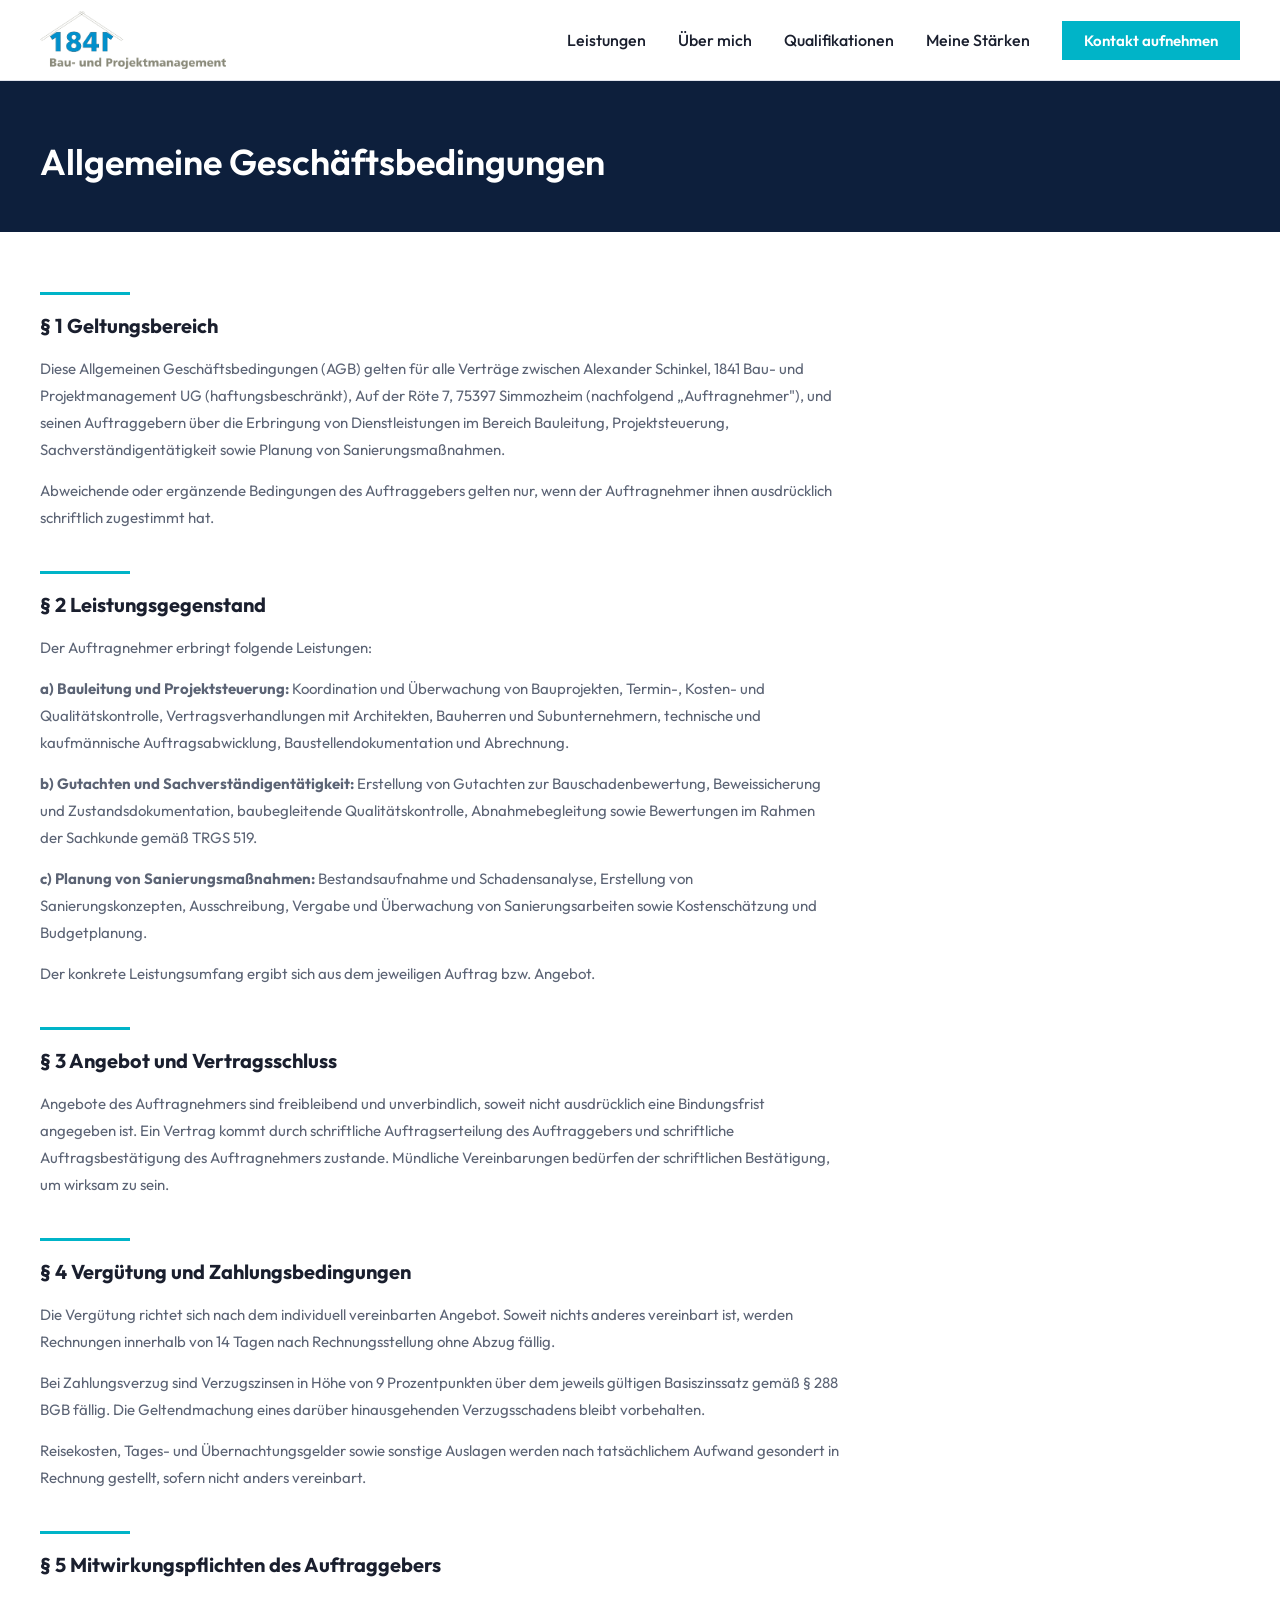
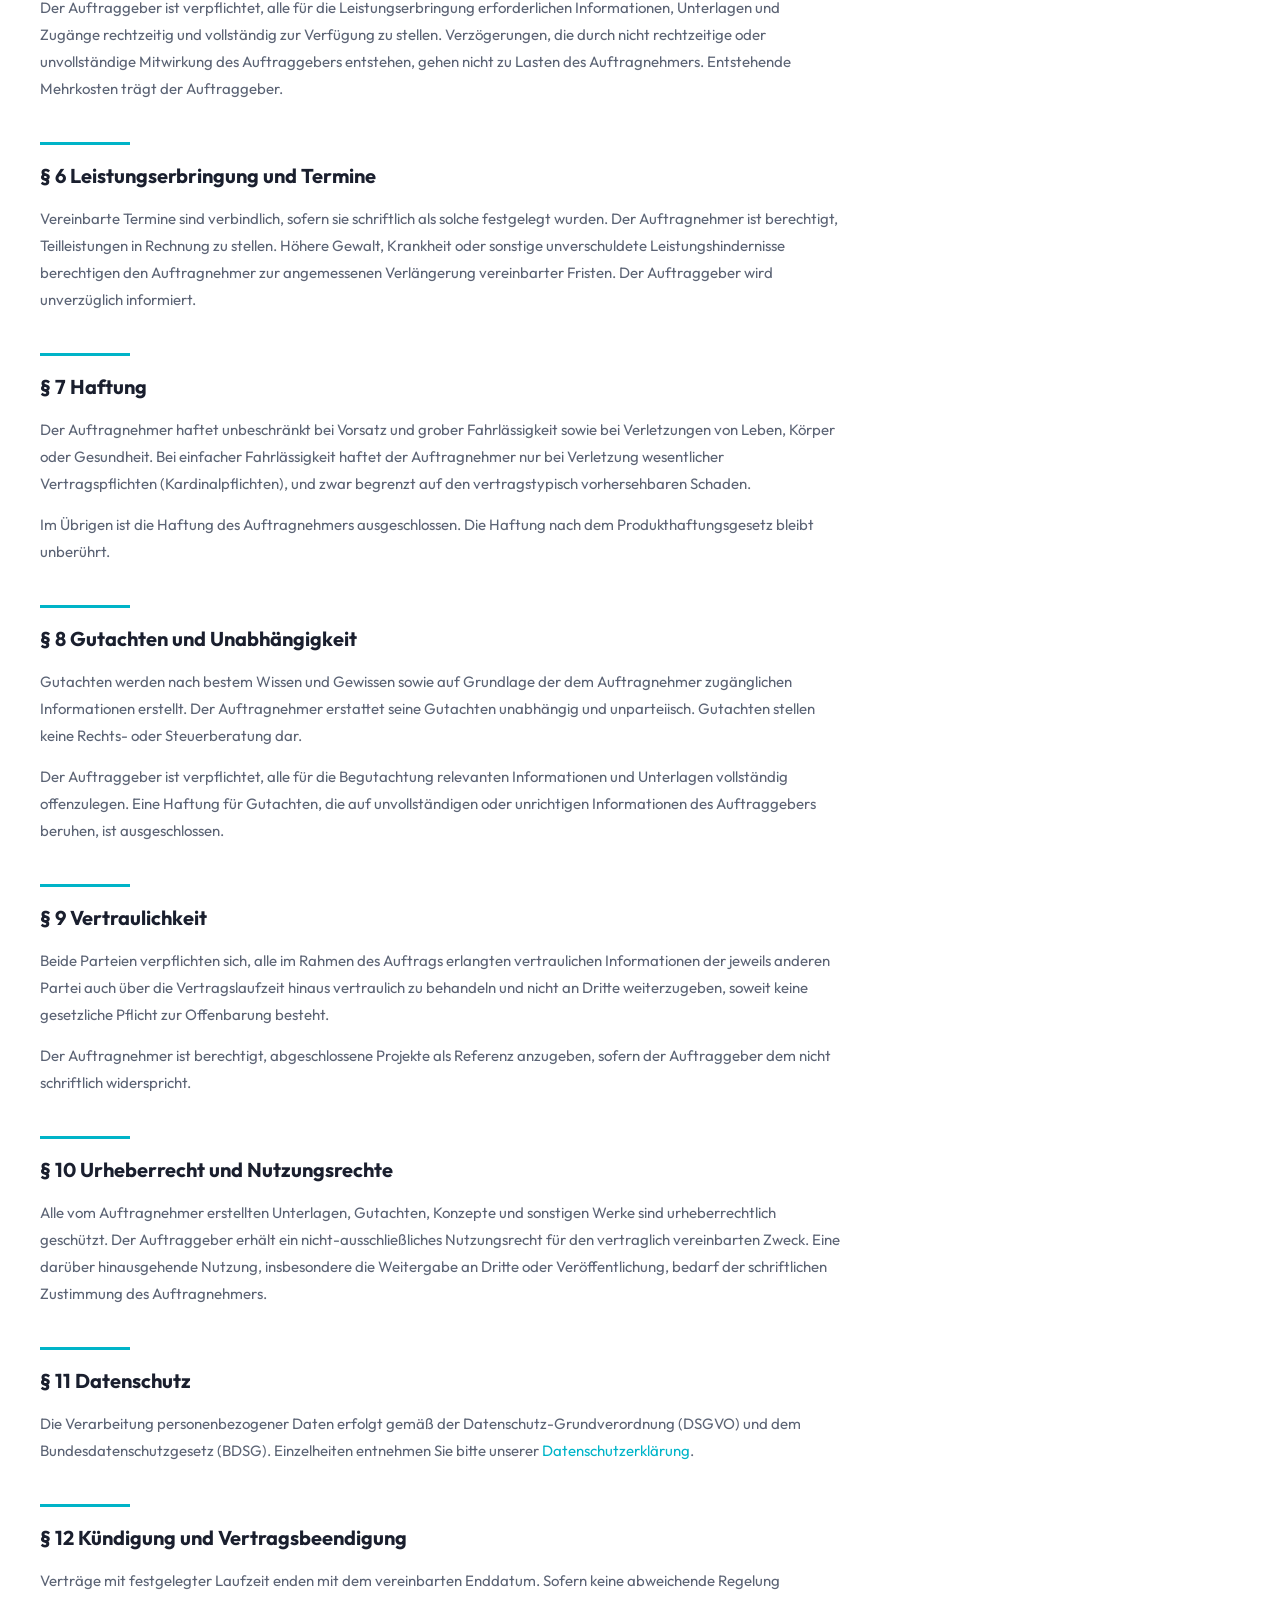
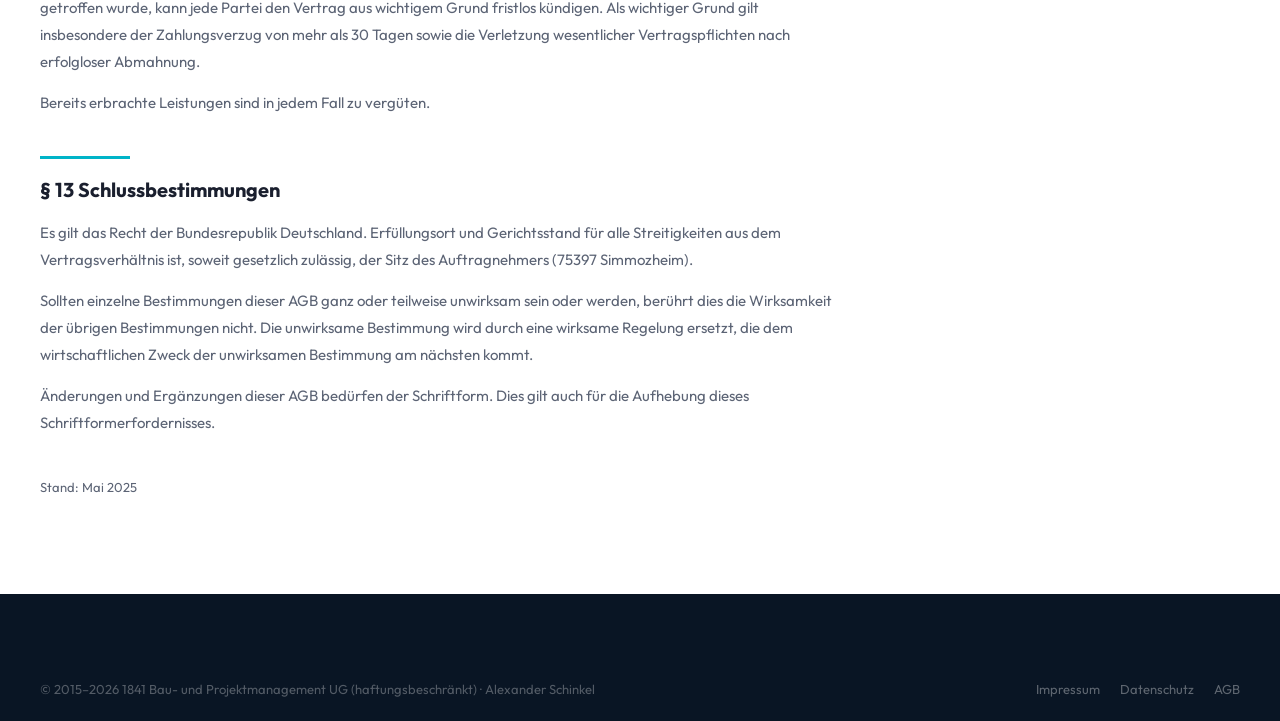
==== agb.html @ bf0b49ee "Initial commit – 1841 Bau- und Projektmanagement Website" ====
<!DOCTYPE html>
<html lang="de">
<head>
  <meta charset="UTF-8" />
  <meta name="viewport" content="width=device-width, initial-scale=1.0" />
  <title>Allgemeine Geschäftsbedingungen – 1841 Bau- und Projektmanagement</title>
  <meta name="robots" content="noindex, follow" />
  <link rel="icon" href="img/favicon.svg" type="image/svg+xml" />
  <meta name="theme-color" content="#0d1f3c" />
  <link rel="preconnect" href="https://fonts.googleapis.com" />
  <link rel="preconnect" href="https://fonts.gstatic.com" crossorigin />
  <link href="https://fonts.googleapis.com/css2?family=Outfit:wght@300;400;500;600;700&display=swap" rel="stylesheet" />
  <link rel="stylesheet" href="css/style.css" />
</head>
<body>

<header class="header" id="header">
  <div class="container">
    <nav class="nav" aria-label="Hauptnavigation">
      <a href="index.html" class="logo" aria-label="1841 Bau- und Projektmanagement – Startseite">
        <img src="img/logo-1841.png" alt="1841 Bau- und Projektmanagement" />
      </a>
      <button class="nav-toggle" aria-expanded="false" aria-label="Menü öffnen" aria-controls="nav-menu">
        <span></span><span></span><span></span>
      </button>
      <ul class="nav-menu" id="nav-menu" role="list">
        <li><a href="index.html#leistungen">Leistungen</a></li>
        <li><a href="index.html#ueber-mich">Über mich</a></li>
        <li><a href="index.html#qualifikationen">Qualifikationen</a></li>
        <li><a href="index.html#vorteile">Meine Stärken</a></li>
        <li><a href="index.html#kontakt" class="nav-cta">Kontakt aufnehmen</a></li>
      </ul>
    </nav>
  </div>
</header>

<div class="page-header">
  <div class="container">
    <h1>Allgemeine Geschäftsbedingungen</h1>
  </div>
</div>

<main>
  <div class="container">
    <div class="page-content">

      <h2>§ 1 Geltungsbereich</h2>
      <p>
        Diese Allgemeinen Geschäftsbedingungen (AGB) gelten für alle Verträge zwischen
        Alexander Schinkel, 1841 Bau- und Projektmanagement UG (haftungsbeschränkt), Auf der Röte 7,
        75397 Simmozheim (nachfolgend „Auftragnehmer"), und seinen Auftraggebern über die Erbringung
        von Dienstleistungen im Bereich Bauleitung, Projektsteuerung, Sachverständigentätigkeit sowie
        Planung von Sanierungsmaßnahmen.
      </p>
      <p>
        Abweichende oder ergänzende Bedingungen des Auftraggebers gelten nur, wenn der Auftragnehmer
        ihnen ausdrücklich schriftlich zugestimmt hat.
      </p>

      <h2>§ 2 Leistungsgegenstand</h2>
      <p>
        Der Auftragnehmer erbringt folgende Leistungen:
      </p>
      <p>
        <strong>a) Bauleitung und Projektsteuerung:</strong> Koordination und Überwachung von
        Bauprojekten, Termin-, Kosten- und Qualitätskontrolle, Vertragsverhandlungen mit Architekten,
        Bauherren und Subunternehmern, technische und kaufmännische Auftragsabwicklung,
        Baustellendokumentation und Abrechnung.
      </p>
      <p>
        <strong>b) Gutachten und Sachverständigentätigkeit:</strong> Erstellung von Gutachten zur
        Bauschadenbewertung, Beweissicherung und Zustandsdokumentation, baubegleitende
        Qualitätskontrolle, Abnahmebegleitung sowie Bewertungen im Rahmen der Sachkunde gemäß
        TRGS 519.
      </p>
      <p>
        <strong>c) Planung von Sanierungsmaßnahmen:</strong> Bestandsaufnahme und Schadensanalyse,
        Erstellung von Sanierungskonzepten, Ausschreibung, Vergabe und Überwachung von
        Sanierungsarbeiten sowie Kostenschätzung und Budgetplanung.
      </p>
      <p>
        Der konkrete Leistungsumfang ergibt sich aus dem jeweiligen Auftrag bzw. Angebot.
      </p>

      <h2>§ 3 Angebot und Vertragsschluss</h2>
      <p>
        Angebote des Auftragnehmers sind freibleibend und unverbindlich, soweit nicht ausdrücklich
        eine Bindungsfrist angegeben ist. Ein Vertrag kommt durch schriftliche Auftragserteilung
        des Auftraggebers und schriftliche Auftragsbestätigung des Auftragnehmers zustande.
        Mündliche Vereinbarungen bedürfen der schriftlichen Bestätigung, um wirksam zu sein.
      </p>

      <h2>§ 4 Vergütung und Zahlungsbedingungen</h2>
      <p>
        Die Vergütung richtet sich nach dem individuell vereinbarten Angebot. Soweit nichts anderes
        vereinbart ist, werden Rechnungen innerhalb von 14 Tagen nach Rechnungsstellung ohne Abzug
        fällig.
      </p>
      <p>
        Bei Zahlungsverzug sind Verzugszinsen in Höhe von 9 Prozentpunkten über dem jeweils gültigen
        Basiszinssatz gemäß § 288 BGB fällig. Die Geltendmachung eines darüber hinausgehenden
        Verzugsschadens bleibt vorbehalten.
      </p>
      <p>
        Reisekosten, Tages- und Übernachtungsgelder sowie sonstige Auslagen werden nach tatsächlichem
        Aufwand gesondert in Rechnung gestellt, sofern nicht anders vereinbart.
      </p>

      <h2>§ 5 Mitwirkungspflichten des Auftraggebers</h2>
      <p>
        Der Auftraggeber ist verpflichtet, alle für die Leistungserbringung erforderlichen
        Informationen, Unterlagen und Zugänge rechtzeitig und vollständig zur Verfügung zu stellen.
        Verzögerungen, die durch nicht rechtzeitige oder unvollständige Mitwirkung des Auftraggebers
        entstehen, gehen nicht zu Lasten des Auftragnehmers. Entstehende Mehrkosten trägt der
        Auftraggeber.
      </p>

      <h2>§ 6 Leistungserbringung und Termine</h2>
      <p>
        Vereinbarte Termine sind verbindlich, sofern sie schriftlich als solche festgelegt wurden.
        Der Auftragnehmer ist berechtigt, Teilleistungen in Rechnung zu stellen. Höhere Gewalt,
        Krankheit oder sonstige unverschuldete Leistungshindernisse berechtigen den Auftragnehmer
        zur angemessenen Verlängerung vereinbarter Fristen. Der Auftraggeber wird unverzüglich
        informiert.
      </p>

      <h2>§ 7 Haftung</h2>
      <p>
        Der Auftragnehmer haftet unbeschränkt bei Vorsatz und grober Fahrlässigkeit sowie bei
        Verletzungen von Leben, Körper oder Gesundheit. Bei einfacher Fahrlässigkeit haftet der
        Auftragnehmer nur bei Verletzung wesentlicher Vertragspflichten (Kardinalpflichten), und
        zwar begrenzt auf den vertragstypisch vorhersehbaren Schaden.
      </p>
      <p>
        Im Übrigen ist die Haftung des Auftragnehmers ausgeschlossen. Die Haftung nach dem
        Produkthaftungsgesetz bleibt unberührt.
      </p>

      <h2>§ 8 Gutachten und Unabhängigkeit</h2>
      <p>
        Gutachten werden nach bestem Wissen und Gewissen sowie auf Grundlage der dem Auftragnehmer
        zugänglichen Informationen erstellt. Der Auftragnehmer erstattet seine Gutachten unabhängig
        und unparteiisch. Gutachten stellen keine Rechts- oder Steuerberatung dar.
      </p>
      <p>
        Der Auftraggeber ist verpflichtet, alle für die Begutachtung relevanten Informationen und
        Unterlagen vollständig offenzulegen. Eine Haftung für Gutachten, die auf unvollständigen
        oder unrichtigen Informationen des Auftraggebers beruhen, ist ausgeschlossen.
      </p>

      <h2>§ 9 Vertraulichkeit</h2>
      <p>
        Beide Parteien verpflichten sich, alle im Rahmen des Auftrags erlangten vertraulichen
        Informationen der jeweils anderen Partei auch über die Vertragslaufzeit hinaus vertraulich
        zu behandeln und nicht an Dritte weiterzugeben, soweit keine gesetzliche Pflicht zur
        Offenbarung besteht.
      </p>
      <p>
        Der Auftragnehmer ist berechtigt, abgeschlossene Projekte als Referenz anzugeben, sofern
        der Auftraggeber dem nicht schriftlich widerspricht.
      </p>

      <h2>§ 10 Urheberrecht und Nutzungsrechte</h2>
      <p>
        Alle vom Auftragnehmer erstellten Unterlagen, Gutachten, Konzepte und sonstigen Werke sind
        urheberrechtlich geschützt. Der Auftraggeber erhält ein nicht-ausschließliches
        Nutzungsrecht für den vertraglich vereinbarten Zweck. Eine darüber hinausgehende Nutzung,
        insbesondere die Weitergabe an Dritte oder Veröffentlichung, bedarf der schriftlichen
        Zustimmung des Auftragnehmers.
      </p>

      <h2>§ 11 Datenschutz</h2>
      <p>
        Die Verarbeitung personenbezogener Daten erfolgt gemäß der Datenschutz-Grundverordnung
        (DSGVO) und dem Bundesdatenschutzgesetz (BDSG). Einzelheiten entnehmen Sie bitte unserer
        <a href="datenschutz.html">Datenschutzerklärung</a>.
      </p>

      <h2>§ 12 Kündigung und Vertragsbeendigung</h2>
      <p>
        Verträge mit festgelegter Laufzeit enden mit dem vereinbarten Enddatum. Sofern keine
        abweichende Regelung getroffen wurde, kann jede Partei den Vertrag aus wichtigem Grund
        fristlos kündigen. Als wichtiger Grund gilt insbesondere der Zahlungsverzug von mehr als
        30 Tagen sowie die Verletzung wesentlicher Vertragspflichten nach erfolgloser Abmahnung.
      </p>
      <p>
        Bereits erbrachte Leistungen sind in jedem Fall zu vergüten.
      </p>

      <h2>§ 13 Schlussbestimmungen</h2>
      <p>
        Es gilt das Recht der Bundesrepublik Deutschland. Erfüllungsort und Gerichtsstand für alle
        Streitigkeiten aus dem Vertragsverhältnis ist, soweit gesetzlich zulässig, der Sitz des
        Auftragnehmers (75397 Simmozheim).
      </p>
      <p>
        Sollten einzelne Bestimmungen dieser AGB ganz oder teilweise unwirksam sein oder werden,
        berührt dies die Wirksamkeit der übrigen Bestimmungen nicht. Die unwirksame Bestimmung
        wird durch eine wirksame Regelung ersetzt, die dem wirtschaftlichen Zweck der unwirksamen
        Bestimmung am nächsten kommt.
      </p>
      <p>
        Änderungen und Ergänzungen dieser AGB bedürfen der Schriftform. Dies gilt auch für die
        Aufhebung dieses Schriftformerfordernisses.
      </p>

      <p style="margin-top:40px;font-size:13px;color:var(--text-muted);">Stand: Mai 2025</p>

    </div>
  </div>
</main>

<footer class="footer" aria-label="Seitenfooter">
  <div class="container">
    <div class="footer-bottom">
      <span>&copy; 2015–2026 1841 Bau- und Projektmanagement UG (haftungsbeschränkt) · Alexander Schinkel</span>
      <div class="footer-bottom-links">
        <a href="impressum.html">Impressum</a>
        <a href="datenschutz.html">Datenschutz</a>
        <a href="agb.html">AGB</a>
      </div>
    </div>
  </div>
</footer>

<script src="js/main.js"></script>
</body>
</html>
---- css/style.css ----
/* ============================================================
   1841 Bau- und Projektmanagement
   ============================================================ */

/* --- Custom Properties ------------------------------------ */
:root {
  --teal:         #00b4c8;
  --teal-dark:    #009db0;
  --navy:         #0d1f3c;
  --text:         #1a1f2e;
  --text-muted:   #5c6475;
  --bg:           #ffffff;
  --bg-alt:       #f5f6f8;
  --border:       #e0e4ed;
  --shadow:       0 0 20px 0 rgba(0,0,0,.10);
  --shadow-md:    0 4px 32px 0 rgba(0,0,0,.14);
  --max:          1312px;
  --transition:   0.22s ease;
}

/* --- Reset ------------------------------------------------ */
*, *::before, *::after { box-sizing: border-box; margin: 0; padding: 0; }
html { scroll-behavior: smooth; }
img { max-width: 100%; display: block; }
a { text-decoration: none; }
ul { list-style: none; }
button { cursor: pointer; border: none; background: none; font-family: inherit; }

/* --- Base ------------------------------------------------- */
body {
  font-family: 'Outfit', sans-serif;
  color: var(--text);
  line-height: 1.75;
  background: var(--bg);
  -webkit-font-smoothing: antialiased;
}

/* --- Layout ----------------------------------------------- */
.container {
  max-width: var(--max);
  margin: 0 auto;
  padding: 0 40px;
}

section { padding: 70px 0; }

/* --- Typography ------------------------------------------- */
h1 {
  font-size: clamp(34px, 4vw, 50px);
  font-weight: 500;
  line-height: 1.15;
}

h2 {
  font-size: 24px;
  font-weight: 700;
  line-height: 1.35;
  position: relative;
  padding-top: 20px;
}

h2::before {
  content: '';
  position: absolute;
  top: 0;
  left: 0;
  width: 90px;
  height: 3px;
  background: var(--teal);
}

h3 { font-size: 20px; font-weight: 600; line-height: 1.3; }

.section-label {
  font-size: 12px;
  font-weight: 700;
  letter-spacing: 0.14em;
  text-transform: uppercase;
  color: var(--teal);
  margin-bottom: 14px;
}

/* --- Buttons ---------------------------------------------- */
.btn {
  display: inline-block;
  font-family: 'Outfit', sans-serif;
  font-size: 16px;
  font-weight: 600;
  padding: 14px 39px;
  border: 2px solid transparent;
  transition: background var(--transition), color var(--transition),
              border-color var(--transition), transform 0.15s ease;
}

.btn-primary {
  background: var(--teal);
  color: #fff;
  border-color: var(--teal);
}

.btn-primary:hover {
  background: var(--teal-dark);
  border-color: var(--teal-dark);
  transform: translateY(-1px);
}

.btn-outline {
  background: transparent;
  color: var(--teal);
  border-color: var(--teal);
}

.btn-outline:hover {
  background: var(--teal);
  color: #fff;
}

.btn-white {
  background: #fff;
  color: var(--navy);
  border-color: #fff;
}

.btn-white:hover {
  background: var(--teal);
  border-color: var(--teal);
  color: #fff;
  transform: translateY(-1px);
}

/* --- Link Arrow ------------------------------------------- */
.link-arrow {
  display: inline-flex;
  align-items: center;
  gap: 6px;
  color: var(--teal);
  font-weight: 600;
  font-size: 14px;
  transition: gap var(--transition);
}

.link-arrow svg { transition: transform var(--transition); flex-shrink: 0; }
.link-arrow:hover { gap: 11px; }
.link-arrow:hover svg { transform: translateX(3px); }

/* ============================================================
   HEADER / NAVIGATION
   ============================================================ */
.header {
  position: sticky;
  top: 0;
  z-index: 999;
  background: #fff;
  border-bottom: 1px solid var(--border);
  transition: box-shadow var(--transition), border-color var(--transition);
}

.header.scrolled {
  box-shadow: var(--shadow);
  border-color: transparent;
}

.nav {
  display: flex;
  align-items: center;
  justify-content: space-between;
  height: 80px;
  position: relative;
}

/* Logo */
.logo { display: flex; align-items: center; }

.logo img {
  height: 58px;
  width: auto;
  display: block;
}

/* Text fallback (footer) */
.logo-number {
  font-size: 24px;
  font-weight: 700;
  color: var(--teal);
  letter-spacing: -0.02em;
}

.logo-text {
  font-size: 10px;
  font-weight: 600;
  letter-spacing: 0.1em;
  text-transform: uppercase;
  color: var(--text-muted);
}

/* Nav Links */
.nav-menu {
  display: flex;
  align-items: center;
  gap: 32px;
}

.nav-menu a {
  font-size: 16px;
  font-weight: 500;
  color: var(--text);
  transition: color var(--transition);
  white-space: nowrap;
}

.nav-menu a:hover,
.nav-menu a.active { color: var(--teal); }

.nav-menu .nav-cta {
  background: var(--teal);
  color: #fff !important;
  padding: 10px 22px;
  font-weight: 600 !important;
  font-size: 15px;
  transition: background var(--transition) !important;
}

.nav-menu .nav-cta:hover {
  background: var(--teal-dark) !important;
  color: #fff !important;
}

/* Hamburger */
.nav-toggle {
  display: none;
  flex-direction: column;
  justify-content: center;
  gap: 5px;
  width: 28px;
  height: 28px;
  padding: 2px 0;
  z-index: 10;
}

.nav-toggle span {
  display: block;
  height: 2px;
  background: var(--text);
  transition: transform 0.25s ease, opacity 0.2s ease;
  transform-origin: center;
}

.nav-toggle.open span:nth-child(1) { transform: rotate(45deg) translate(5px, 5px); }
.nav-toggle.open span:nth-child(2) { opacity: 0; transform: scaleX(0); }
.nav-toggle.open span:nth-child(3) { transform: rotate(-45deg) translate(5px, -5px); }

/* ============================================================
   HERO
   ============================================================ */
.hero {
  background-color: var(--navy);
  background-image:
    linear-gradient(to right,
      rgba(13,31,60,0.65) 0%,
      rgba(13,31,60,0.48) 55%,
      rgba(13,31,60,0.28) 100%),
    url('../img/hero-bg.jpg');
  background-size: cover;
  background-position: center 35%;
  background-attachment: fixed;
  min-height: 88vh;
  display: flex;
  align-items: center;
  position: relative;
  overflow: hidden;
}

.hero::before {
  content: '';
  position: absolute;
  inset: 0;
  background-image: radial-gradient(rgba(255,255,255,0.018) 1px, transparent 1px);
  background-size: 36px 36px;
  pointer-events: none;
}

.hero-inner {
  display: grid;
  grid-template-columns: 1fr auto;
  gap: 60px;
  align-items: center;
  width: 100%;
  padding: 80px 0;
  position: relative;
  z-index: 1;
}

.hero-content { max-width: 700px; }

.hero-eyebrow {
  font-size: 12px;
  font-weight: 700;
  letter-spacing: 0.15em;
  text-transform: uppercase;
  color: var(--teal);
  margin-bottom: 24px;
  display: flex;
  align-items: center;
  gap: 12px;
}

.hero-eyebrow::before {
  content: '';
  display: block;
  width: 40px;
  height: 2px;
  background: var(--teal);
}

.hero h1 {
  color: #fff;
  margin-bottom: 24px;
}

.hero h1 span { color: var(--teal); }

.hero-sub {
  font-size: 17px;
  color: rgba(255,255,255,0.72);
  max-width: 580px;
  margin-bottom: 40px;
  line-height: 1.75;
}

.hero-actions {
  display: flex;
  align-items: center;
  gap: 24px;
  flex-wrap: wrap;
}

.hero-phone {
  display: flex;
  align-items: center;
  gap: 10px;
  color: rgba(255,255,255,0.75);
  font-size: 15px;
  font-weight: 500;
  transition: color var(--transition);
}

.hero-phone:hover { color: #fff; }

.hero-phone svg { color: var(--teal); flex-shrink: 0; }

/* Trust Card */
.hero-trust {
  background: rgba(255,255,255,0.05);
  border: 1px solid rgba(255,255,255,0.10);
  padding: 32px 28px;
  backdrop-filter: blur(8px);
  min-width: 280px;
  flex-shrink: 0;
}

.hero-trust-title {
  font-size: 11px;
  font-weight: 700;
  letter-spacing: 0.12em;
  text-transform: uppercase;
  color: rgba(255,255,255,0.45);
  margin-bottom: 20px;
  padding-bottom: 16px;
  border-bottom: 1px solid rgba(255,255,255,0.08);
}

.trust-item {
  display: flex;
  align-items: flex-start;
  gap: 12px;
  padding: 10px 0;
  border-bottom: 1px solid rgba(255,255,255,0.06);
}

.trust-item:last-child { border-bottom: none; }

.trust-check {
  width: 20px;
  height: 20px;
  background: rgba(0,180,200,0.15);
  display: flex;
  align-items: center;
  justify-content: center;
  flex-shrink: 0;
  margin-top: 1px;
}

.trust-check svg { color: var(--teal); }

.trust-item-text {
  font-size: 13px;
  color: rgba(255,255,255,0.8);
  line-height: 1.4;
  font-weight: 500;
}

/* ============================================================
   SECTION: LEISTUNGEN
   ============================================================ */
.section-services { background: var(--bg); }

.section-header { margin-bottom: 52px; }

.section-header h2 { margin-bottom: 14px; }

.section-header p {
  font-size: 16px;
  color: var(--text-muted);
  max-width: 580px;
  line-height: 1.75;
}

.services-grid {
  display: grid;
  grid-template-columns: repeat(3, 1fr);
  gap: 28px;
}

.service-card {
  padding: 36px 30px;
  box-shadow: var(--shadow);
  border-top: 3px solid transparent;
  transition: border-color var(--transition), box-shadow var(--transition),
              transform 0.2s ease;
  display: flex;
  flex-direction: column;
  background: var(--bg);
}

.service-card:hover {
  border-top-color: var(--teal);
  box-shadow: var(--shadow-md);
  transform: translateY(-4px);
}

.service-icon {
  width: 54px;
  height: 54px;
  background: rgba(0,180,200,0.08);
  display: flex;
  align-items: center;
  justify-content: center;
  margin-bottom: 24px;
  color: var(--teal);
  flex-shrink: 0;
}

.service-card h3 {
  font-size: 20px;
  margin-bottom: 14px;
}

.service-card > p {
  font-size: 14px;
  color: var(--text-muted);
  line-height: 1.7;
  margin-bottom: 24px;
}

.service-list {
  margin-bottom: 28px;
  flex: 1;
}

.service-list li {
  font-size: 13.5px;
  color: var(--text-muted);
  padding: 7px 0;
  border-bottom: 1px solid var(--border);
  display: flex;
  align-items: flex-start;
  gap: 10px;
  line-height: 1.5;
}

.service-list li:first-child { border-top: 1px solid var(--border); }

.service-list li::before {
  content: '';
  flex-shrink: 0;
  width: 5px;
  height: 5px;
  border-radius: 50%;
  background: var(--teal);
  margin-top: 6px;
}

/* ============================================================
   SECTION: ÜBER MICH
   ============================================================ */
.section-about { background: var(--bg-alt); }

.about-grid {
  display: grid;
  grid-template-columns: 1fr 420px;
  gap: 80px;
  align-items: start;
}

.about-content h2 { margin-bottom: 24px; }

.about-text {
  font-size: 15.5px;
  color: var(--text-muted);
  line-height: 1.85;
  margin-bottom: 18px;
}

.about-text strong { color: var(--text); font-weight: 600; }

.career-timeline {
  margin-top: 32px;
  padding-top: 28px;
  border-top: 1px solid var(--border);
}

.career-timeline h4 {
  font-size: 12px;
  font-weight: 700;
  letter-spacing: 0.12em;
  text-transform: uppercase;
  color: var(--text-muted);
  margin-bottom: 20px;
}

.timeline-item {
  display: flex;
  gap: 16px;
  padding: 12px 0;
  border-bottom: 1px solid var(--border);
  align-items: flex-start;
}

.timeline-item:last-child { border-bottom: none; }

.timeline-year {
  font-size: 12px;
  font-weight: 700;
  color: var(--teal);
  white-space: nowrap;
  min-width: 88px;
  padding-top: 1px;
}

.timeline-desc {
  font-size: 14px;
  color: var(--text-muted);
  line-height: 1.5;
}

/* About image column */
.about-visual { position: sticky; top: 100px; }

.about-img-wrap {
  width: 100%;
  aspect-ratio: 4/5;
  background: #c8d0db;
  position: relative;
  overflow: hidden;
  box-shadow: var(--shadow-md);
  display: flex;
  align-items: center;
  justify-content: center;
}

.about-img-wrap img {
  width: 100%;
  height: 100%;
  object-fit: cover;
}

.about-img-wrap img {
  width: 100%;
  height: 100%;
  object-fit: cover;
  object-position: center top;
  display: block;
}

/* DGuSV Seal */
.dgusv-wrap {
  display: flex;
  justify-content: center;
  margin-top: 20px;
}

.dgusv-wrap img {
  width: 140px;
  height: auto;
  display: block;
}

.about-stats {
  display: grid;
  grid-template-columns: repeat(3, 1fr);
  gap: 2px;
  background: var(--border);
  margin-top: 2px;
  box-shadow: var(--shadow);
}

.stat-item {
  background: var(--bg);
  padding: 22px 18px;
  text-align: center;
}

.stat-number {
  font-size: 34px;
  font-weight: 700;
  color: var(--teal);
  line-height: 1;
  margin-bottom: 5px;
}

.stat-label {
  font-size: 12px;
  color: var(--text-muted);
  line-height: 1.3;
  font-weight: 500;
}

/* ============================================================
   SECTION: QUALIFIKATIONEN
   ============================================================ */
.section-quals { background: var(--bg); }

.quals-grid {
  display: grid;
  grid-template-columns: repeat(3, 1fr);
  gap: 2px;
  background: var(--border);
  box-shadow: var(--shadow);
  margin-top: 52px;
}

.qual-card {
  background: var(--bg);
  padding: 32px 28px;
  display: flex;
  flex-direction: column;
  gap: 12px;
}

.qual-card-year {
  font-size: 12px;
  font-weight: 700;
  letter-spacing: 0.1em;
  text-transform: uppercase;
  color: var(--teal);
}

.qual-card h3 { font-size: 17px; font-weight: 700; }

.qual-card p { font-size: 14px; color: var(--text-muted); line-height: 1.6; }

/* ============================================================
   SECTION: WARUM WIR / USP
   ============================================================ */
.section-usps { background: var(--bg-alt); }

.section-usps .section-header { max-width: 640px; margin-bottom: 52px; }

.usps-grid {
  display: grid;
  grid-template-columns: repeat(3, 1fr);
  gap: 24px;
}

.usp-item {
  background: var(--bg);
  padding: 36px 28px;
  border-bottom: 3px solid transparent;
  transition: border-color var(--transition), box-shadow var(--transition),
              transform 0.2s ease;
}

.usp-item:hover {
  border-bottom-color: var(--teal);
  box-shadow: var(--shadow);
  transform: translateY(-2px);
}

.usp-number {
  font-size: 44px;
  font-weight: 700;
  color: var(--teal);
  line-height: 1;
  margin-bottom: 14px;
  opacity: 0.85;
}

.usp-item h3 { font-size: 17px; font-weight: 700; margin-bottom: 10px; }

.usp-item p { font-size: 14px; color: var(--text-muted); line-height: 1.65; }

/* ============================================================
   SECTION: CTA BANNER
   ============================================================ */
.section-cta {
  background: var(--navy);
  background-image: linear-gradient(140deg, #0d1f3c 0%, #162d55 100%);
  padding: 90px 0;
  text-align: center;
  position: relative;
  overflow: hidden;
}

.section-cta::before {
  content: '';
  position: absolute;
  inset: 0;
  background-image: radial-gradient(rgba(255,255,255,0.025) 1px, transparent 1px);
  background-size: 36px 36px;
}

.section-cta .container { position: relative; z-index: 1; }

.section-cta h2 {
  font-size: clamp(26px, 3vw, 36px);
  font-weight: 600;
  color: #fff;
  margin-bottom: 16px;
  padding-top: 0;
}

.section-cta h2::before { display: none; }

.section-cta p {
  color: rgba(255,255,255,0.68);
  font-size: 17px;
  max-width: 540px;
  margin: 0 auto 36px;
  line-height: 1.75;
}

/* ============================================================
   SECTION: KONTAKT
   ============================================================ */
.section-contact { background: var(--bg-alt); }

.contact-grid {
  display: grid;
  grid-template-columns: 1fr 1fr;
  gap: 80px;
  align-items: start;
}

.contact-info h2 { margin-bottom: 20px; }

.contact-intro {
  font-size: 15.5px;
  color: var(--text-muted);
  line-height: 1.8;
  margin-bottom: 36px;
}

.contact-item {
  display: flex;
  gap: 16px;
  align-items: flex-start;
  padding: 18px 0;
  border-bottom: 1px solid var(--border);
}

.contact-item:first-of-type { border-top: 1px solid var(--border); }

.contact-icon {
  width: 46px;
  height: 46px;
  background: rgba(0,180,200,0.08);
  display: flex;
  align-items: center;
  justify-content: center;
  color: var(--teal);
  flex-shrink: 0;
}

.contact-item-body { line-height: 1.4; }

.contact-item-body strong {
  display: block;
  font-size: 13px;
  font-weight: 700;
  letter-spacing: 0.06em;
  text-transform: uppercase;
  color: var(--text-muted);
  margin-bottom: 4px;
}

.contact-item-body a,
.contact-item-body span {
  font-size: 16px;
  color: var(--text);
  font-weight: 500;
  transition: color var(--transition);
}

.contact-item-body a:hover { color: var(--teal); }

.contact-form-title {
  font-size: 20px;
  font-weight: 700;
  margin-bottom: 28px;
  padding-top: 20px;
}

.form-row {
  display: grid;
  grid-template-columns: 1fr 1fr;
  gap: 16px;
}

.form-group {
  display: flex;
  flex-direction: column;
  gap: 6px;
  margin-bottom: 16px;
}

.form-group label {
  font-size: 13px;
  font-weight: 600;
  color: var(--text);
  letter-spacing: 0.03em;
}

.form-group input,
.form-group select,
.form-group textarea {
  padding: 12px 14px;
  border: 1px solid var(--border);
  background: var(--bg);
  font-family: 'Outfit', sans-serif;
  font-size: 15px;
  color: var(--text);
  transition: border-color var(--transition);
  outline: none;
  width: 100%;
}

.form-group input:focus,
.form-group select:focus,
.form-group textarea:focus {
  border-color: var(--teal);
}

.form-group textarea {
  resize: vertical;
  min-height: 120px;
}

.form-group select { cursor: pointer; }

.form-consent .checkbox-label {
  display: flex;
  align-items: flex-start;
  gap: 10px;
  font-size: 13px;
  color: var(--text-muted);
  cursor: pointer;
  line-height: 1.5;
}

.form-consent input[type="checkbox"] {
  width: 16px;
  height: 16px;
  flex-shrink: 0;
  margin-top: 2px;
  accent-color: var(--teal);
  cursor: pointer;
}

.form-consent a { color: var(--teal); }
.form-consent a:hover { text-decoration: underline; }

.form-note {
  font-size: 12px;
  color: var(--text-muted);
  margin-top: 10px;
}

.form-feedback {
  margin-top: 16px;
  padding: 14px 18px;
  border-radius: 6px;
  font-size: 15px;
  line-height: 1.55;
}

.form-feedback--success {
  background: #edf9f1;
  border: 1px solid #6dca8a;
  color: #1d6b38;
}

.form-feedback--error {
  background: #fdf2f2;
  border: 1px solid #e89090;
  color: #8b1f1f;
}

.contact-map-full {
  margin-top: 52px;
  height: 320px;
  box-shadow: var(--shadow-md);
  overflow: hidden;
}

.contact-map-full iframe {
  width: 100%;
  height: 100%;
  border: 0;
  display: block;
}

/* ============================================================
   FOOTER
   ============================================================ */
.footer {
  background: #091524;
  color: rgba(255,255,255,0.62);
  padding-top: 64px;
}

.footer-grid {
  display: grid;
  grid-template-columns: 2fr 1fr 1fr 1fr;
  gap: 48px;
  padding-bottom: 52px;
  border-bottom: 1px solid rgba(255,255,255,0.07);
}

.footer-brand .logo { margin-bottom: 18px; }
.footer-brand .logo-number { color: var(--teal); }
.footer-brand .logo-text { color: rgba(255,255,255,0.35); }

.footer-brand > p {
  font-size: 14px;
  line-height: 1.75;
  max-width: 270px;
  color: rgba(255,255,255,0.52);
}

.footer-col h4 {
  font-size: 12px;
  font-weight: 700;
  letter-spacing: 0.12em;
  text-transform: uppercase;
  color: #fff;
  margin-bottom: 20px;
}

.footer-col ul li { margin-bottom: 10px; }

.footer-col ul a {
  font-size: 14px;
  color: rgba(255,255,255,0.55);
  transition: color var(--transition);
}

.footer-col ul a:hover { color: var(--teal); }

.footer-col address { font-style: normal; }

.footer-col address p {
  font-size: 14px;
  line-height: 1.8;
  color: rgba(255,255,255,0.55);
}

.footer-col address a {
  color: rgba(255,255,255,0.55);
  transition: color var(--transition);
}

.footer-col address a:hover { color: var(--teal); }

.footer-bottom {
  display: flex;
  justify-content: space-between;
  align-items: center;
  padding: 20px 0;
  font-size: 13px;
  color: rgba(255,255,255,0.3);
  flex-wrap: wrap;
  gap: 10px;
}

.footer-bottom-links { display: flex; gap: 20px; }

.footer-bottom-links a {
  color: rgba(255,255,255,0.35);
  font-size: 13px;
  transition: color var(--transition);
}

.footer-bottom-links a:hover { color: var(--teal); }

/* ============================================================
   IMPRESSUM / DATENSCHUTZ — Content Pages
   ============================================================ */
.page-header {
  background: var(--navy);
  padding: 60px 0 50px;
}

.page-header h1 {
  font-size: 36px;
  color: #fff;
  font-weight: 600;
}

.page-content {
  padding: 60px 0 80px;
  max-width: 800px;
}

.page-content h2 {
  font-size: 20px;
  margin-top: 40px;
  margin-bottom: 16px;
}

.page-content h2:first-child { margin-top: 0; }

.page-content p {
  font-size: 15px;
  color: var(--text-muted);
  line-height: 1.8;
  margin-bottom: 14px;
}

.page-content a { color: var(--teal); }
.page-content a:hover { text-decoration: underline; }

/* ============================================================
   RESPONSIVE — Tablet (≤ 1239px)
   ============================================================ */
@media (max-width: 1239px) {
  /* Nav */
  .nav-toggle { display: flex; }

  .nav-menu {
    display: none;
    position: absolute;
    top: 80px;
    left: -40px;
    right: -40px;
    background: #fff;
    flex-direction: column;
    gap: 0;
    box-shadow: var(--shadow-md);
    border-top: 2px solid var(--teal);
  }

  .nav-menu.open { display: flex; }

  .nav-menu li { width: 100%; }

  .nav-menu a {
    display: block;
    padding: 16px 28px;
    border-bottom: 1px solid var(--border);
    font-size: 17px;
  }

  .nav-menu .nav-cta {
    margin: 16px 28px 20px;
    text-align: center;
    display: block;
    padding: 14px 28px !important;
  }

  /* Hero */
  .hero-inner { grid-template-columns: 1fr; gap: 40px; }
  .hero-trust { max-width: 400px; }

  /* Services */
  .services-grid { grid-template-columns: 1fr 1fr; }

  /* About */
  .about-grid { grid-template-columns: 1fr; gap: 48px; }
  .about-visual { position: static; }
  .about-img-wrap { aspect-ratio: 16/9; max-width: 560px; }

  /* Quals */
  .quals-grid { grid-template-columns: 1fr 1fr; }

  /* USPs */
  .usps-grid { grid-template-columns: 1fr 1fr; }

  /* Contact */
  .contact-grid { grid-template-columns: 1fr; gap: 40px; }
  .contact-map-full { height: 260px; }

  /* Footer */
  .footer-grid { grid-template-columns: 1fr 1fr; gap: 36px; }
}

/* ============================================================
   RESPONSIVE — Mobile (≤ 767px)
   ============================================================ */
@media (max-width: 767px) {
  .container { padding: 0 20px; }
  section { padding: 50px 0; }

  /* Nav */
  .nav-menu {
    left: -20px;
    right: -20px;
  }

  /* Hero */
  .hero {
    min-height: 80vh;
    background-attachment: scroll;
  }
  .hero-inner { padding: 50px 0; }
  .hero-sub { font-size: 16px; }
  .hero-actions { flex-direction: column; align-items: flex-start; gap: 16px; }
  .hero-trust { display: none; }

  /* Services */
  .services-grid { grid-template-columns: 1fr; }

  /* About stats – keep 3 columns, reduce font on small screens */
  .about-stats { grid-template-columns: repeat(3, 1fr); }
  .stat-number { font-size: 26px; }
  .stat-label { font-size: 11px; }

  /* Quals */
  .quals-grid { grid-template-columns: 1fr; }

  /* USPs */
  .usps-grid { grid-template-columns: 1fr; }

  /* Form */
  .form-row { grid-template-columns: 1fr; }
  .contact-map-full { height: 220px; }

  /* Footer */
  .footer-grid { grid-template-columns: 1fr; gap: 28px; }
  .footer-bottom { flex-direction: column; text-align: center; gap: 8px; }
  .footer-bottom-links { justify-content: center; flex-wrap: wrap; gap: 12px; }
}
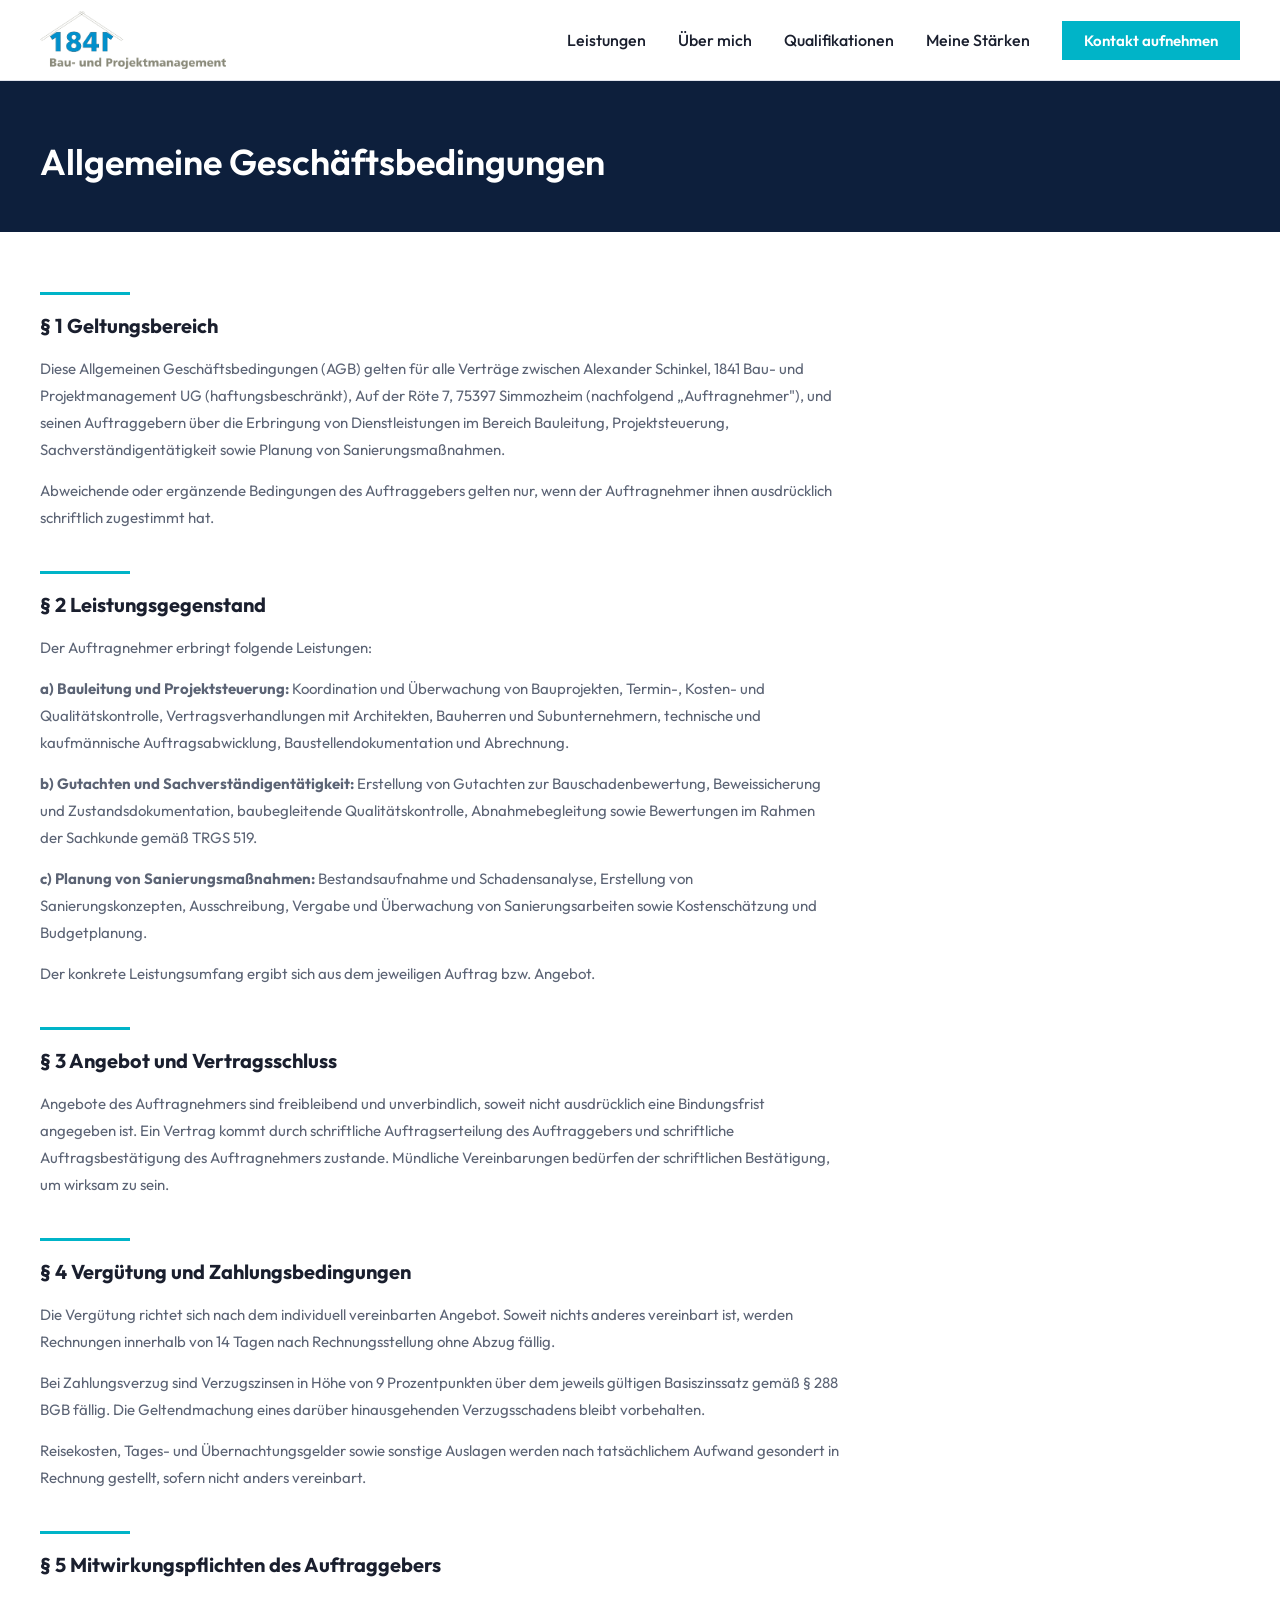
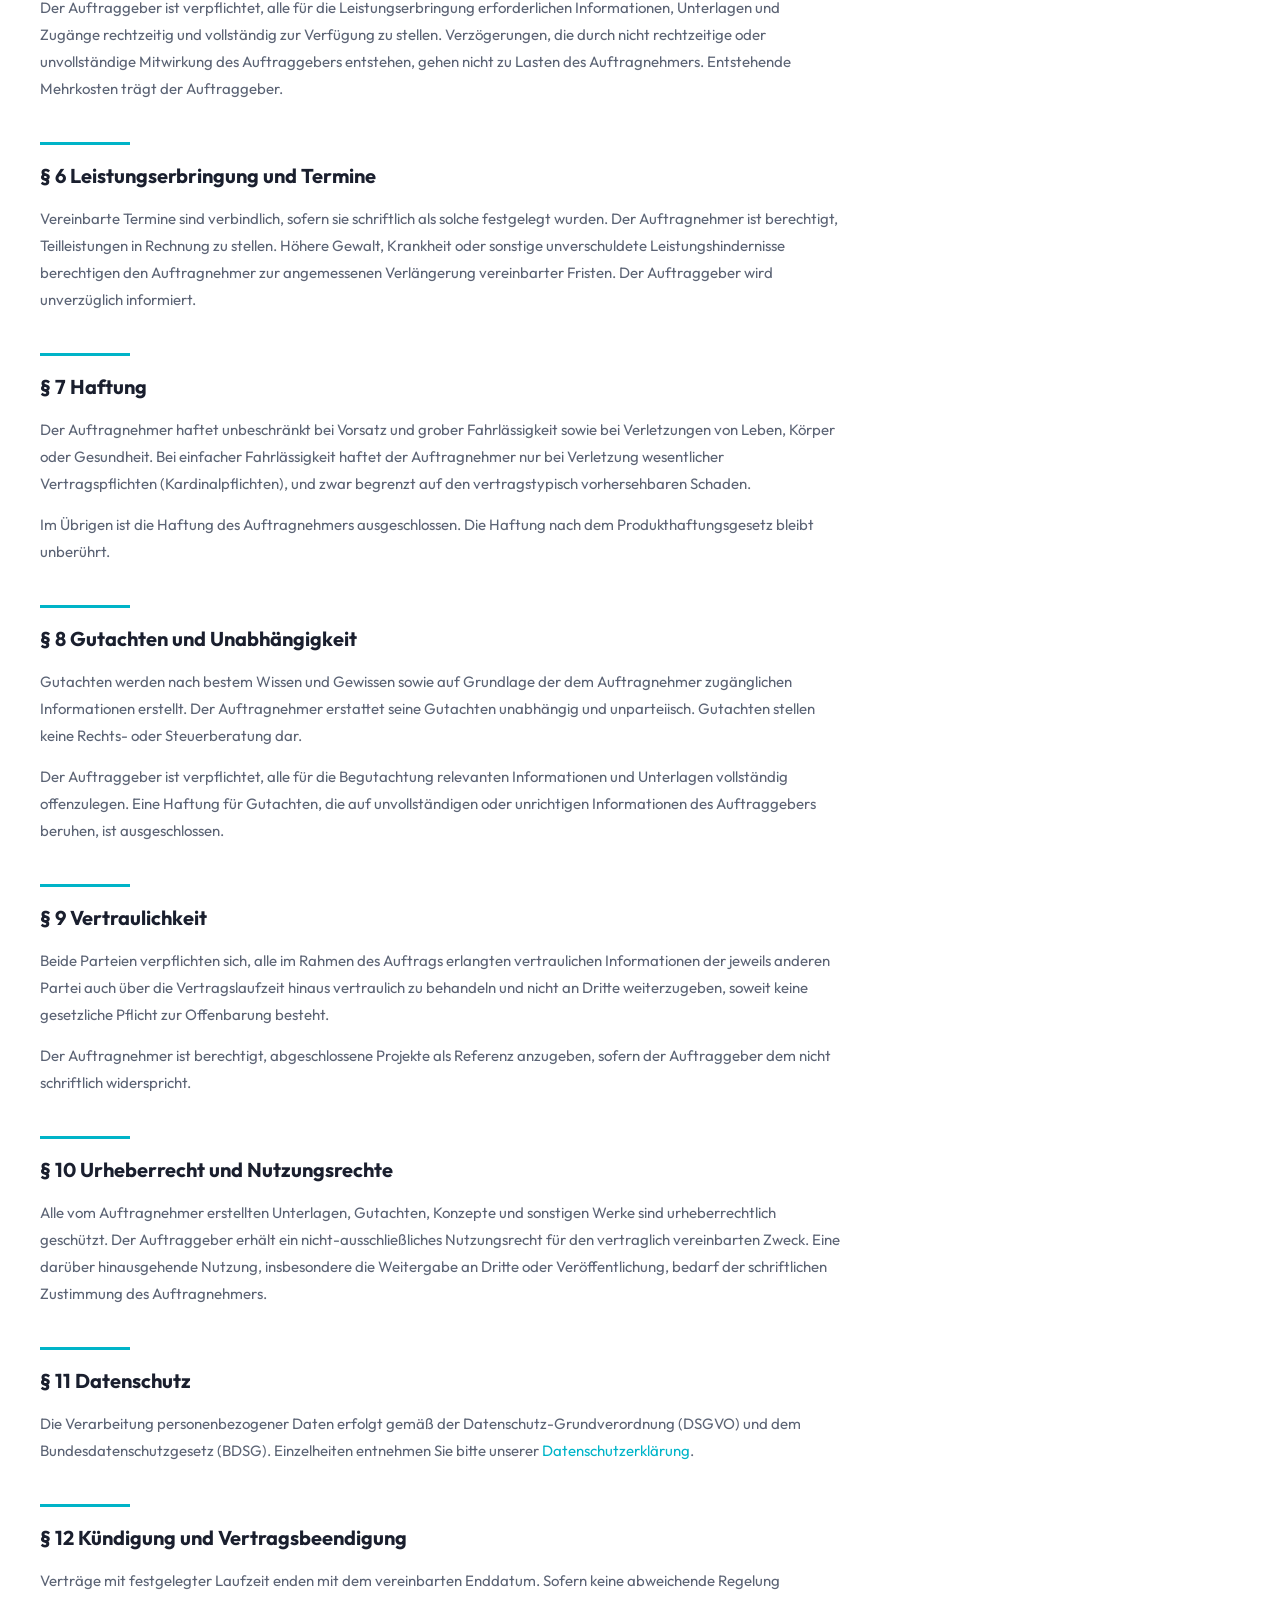
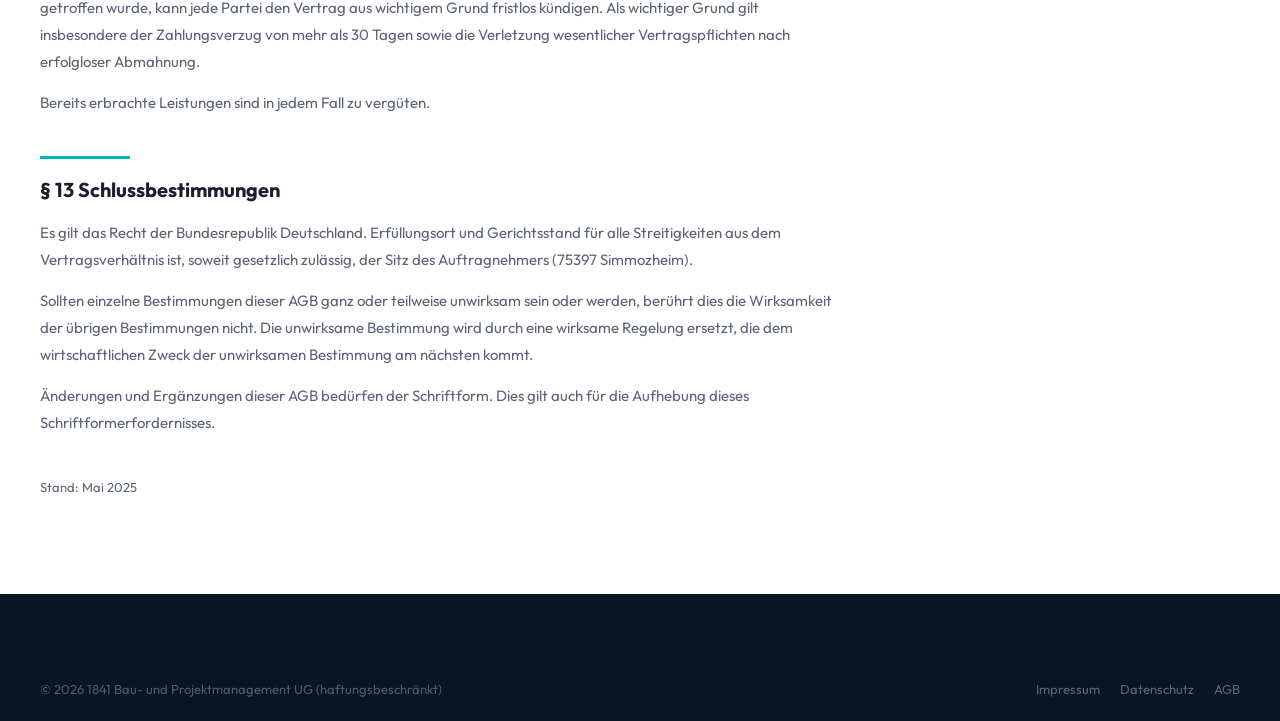
==== commit 381f803e: "Footer: Copyright auf 2026, Name auf allen Unterseiten entfernt" ====
--- a/agb.html
+++ b/agb.html
@@ -213,7 +213,7 @@
 <footer class="footer" aria-label="Seitenfooter">
   <div class="container">
     <div class="footer-bottom">
-      <span>&copy; 2015–2026 1841 Bau- und Projektmanagement UG (haftungsbeschränkt) · Alexander Schinkel</span>
+      <span>&copy; 2026 1841 Bau- und Projektmanagement UG (haftungsbeschränkt)</span>
       <div class="footer-bottom-links">
         <a href="impressum.html">Impressum</a>
         <a href="datenschutz.html">Datenschutz</a>
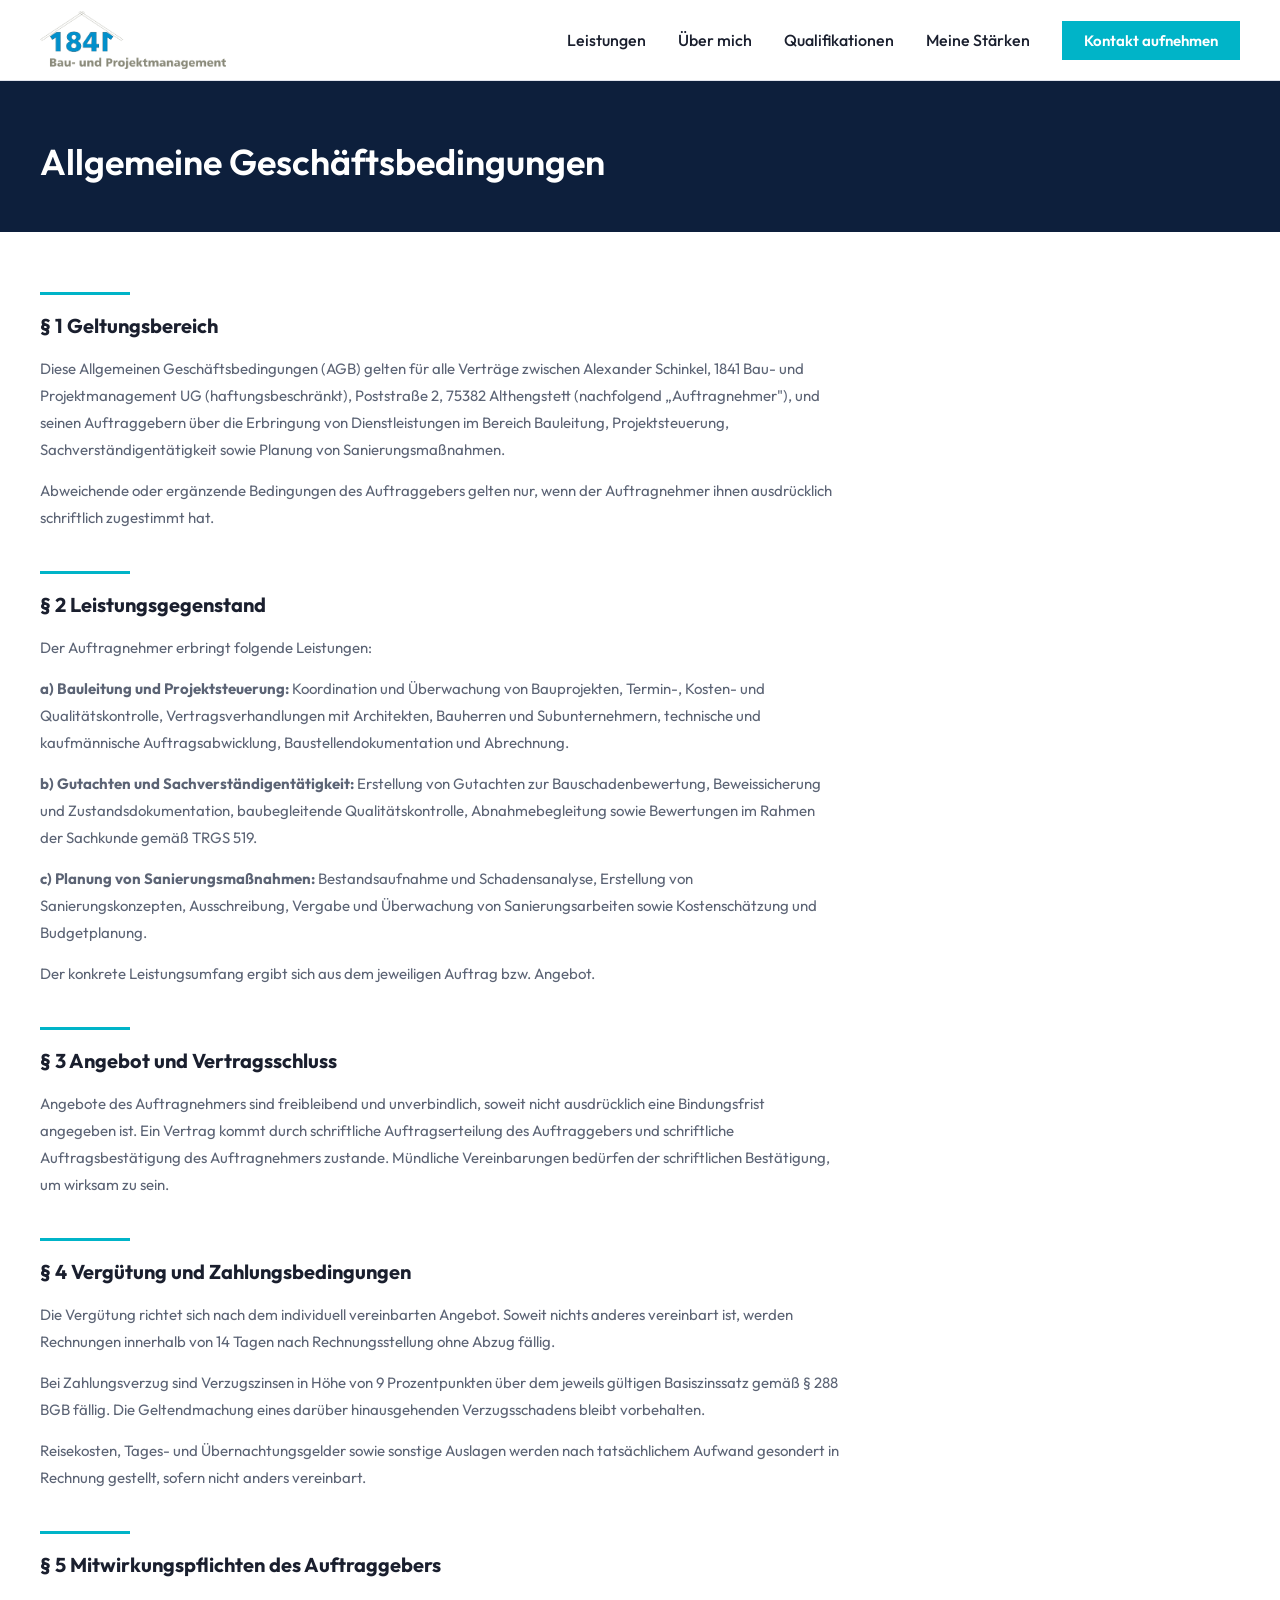
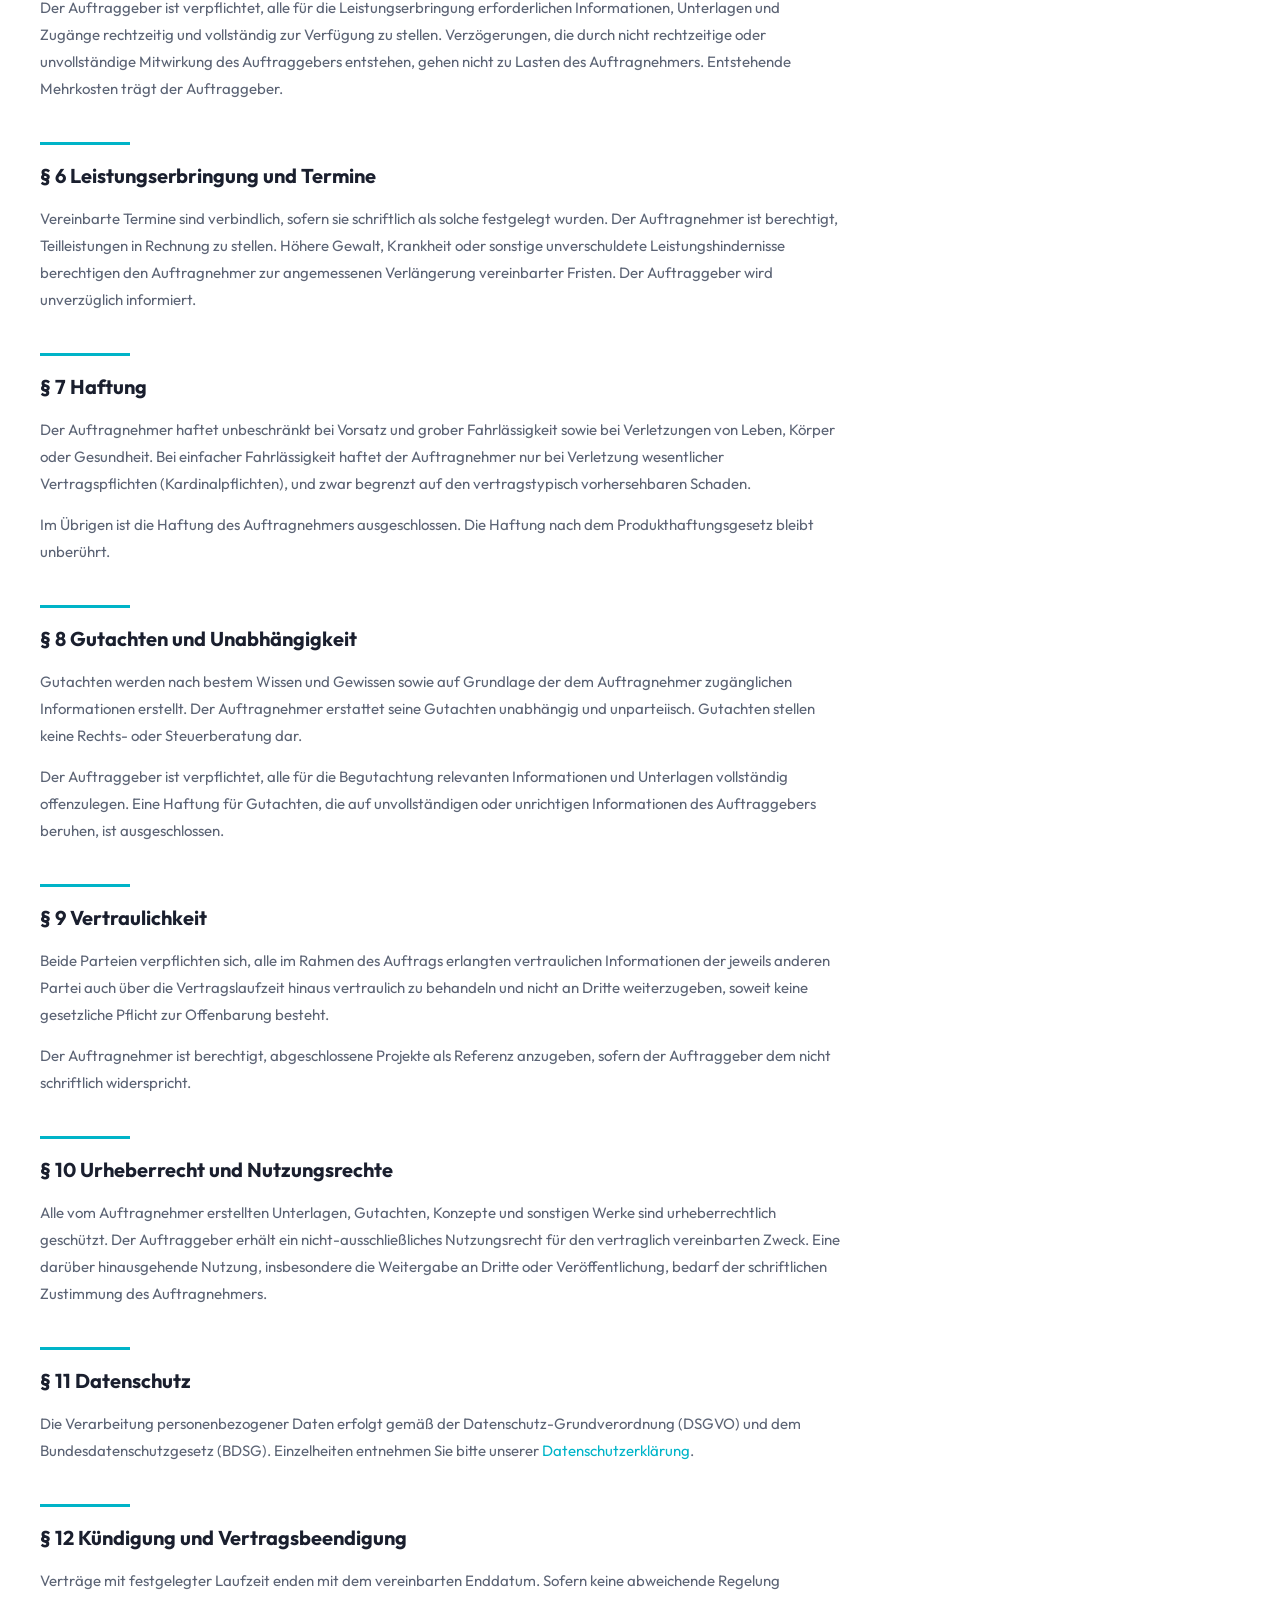
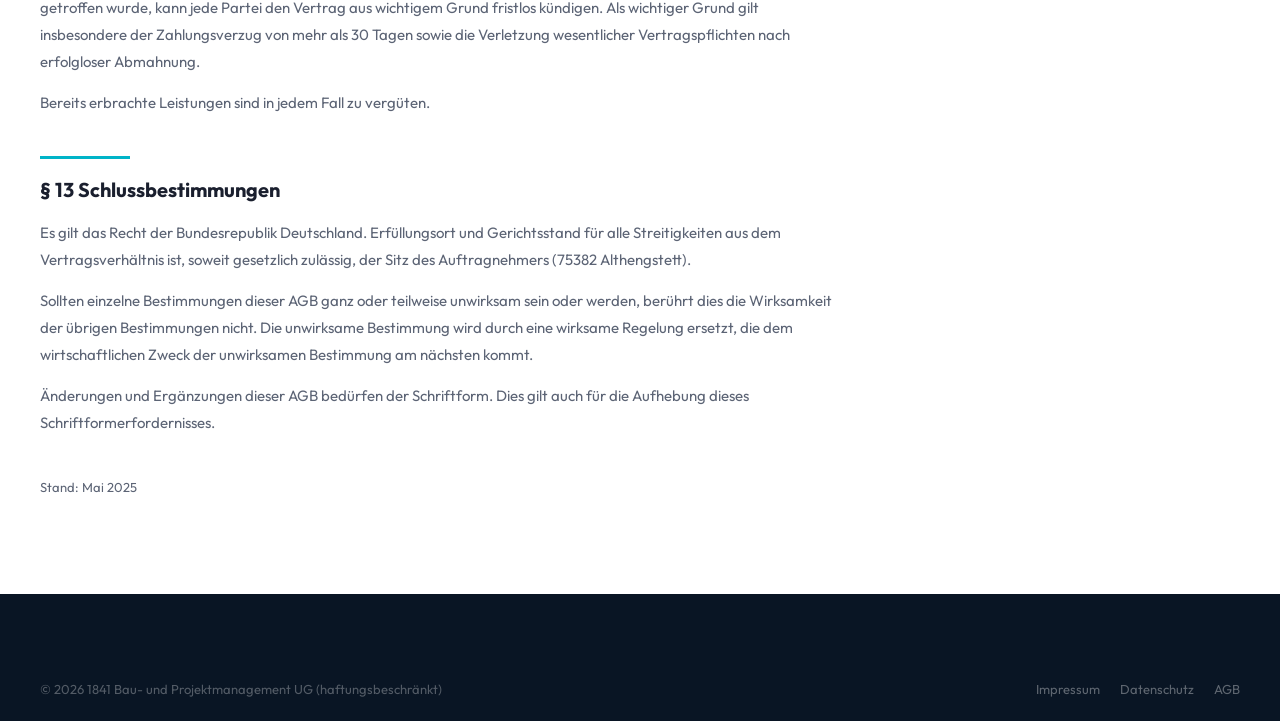
==== commit 8ba2e750: "Firmenanschrift auf Poststraße 2, 75382 Althengstett aktualisiert Büroanschrift (Auf der Röte 7, Sim" ====
--- a/agb.html
+++ b/agb.html
@@ -47,8 +47,8 @@
       <h2>§ 1 Geltungsbereich</h2>
       <p>
         Diese Allgemeinen Geschäftsbedingungen (AGB) gelten für alle Verträge zwischen
-        Alexander Schinkel, 1841 Bau- und Projektmanagement UG (haftungsbeschränkt), Auf der Röte 7,
-        75397 Simmozheim (nachfolgend „Auftragnehmer"), und seinen Auftraggebern über die Erbringung
+        Alexander Schinkel, 1841 Bau- und Projektmanagement UG (haftungsbeschränkt), Poststraße 2,
+        75382 Althengstett (nachfolgend „Auftragnehmer"), und seinen Auftraggebern über die Erbringung
         von Dienstleistungen im Bereich Bauleitung, Projektsteuerung, Sachverständigentätigkeit sowie
         Planung von Sanierungsmaßnahmen.
       </p>
@@ -191,7 +191,7 @@
       <p>
         Es gilt das Recht der Bundesrepublik Deutschland. Erfüllungsort und Gerichtsstand für alle
         Streitigkeiten aus dem Vertragsverhältnis ist, soweit gesetzlich zulässig, der Sitz des
-        Auftragnehmers (75397 Simmozheim).
+        Auftragnehmers (75382 Althengstett).
       </p>
       <p>
         Sollten einzelne Bestimmungen dieser AGB ganz oder teilweise unwirksam sein oder werden,
--- a/css/style.css
+++ b/css/style.css
@@ -885,6 +885,58 @@
   margin-top: 10px;
 }
 
+/* --- FAQ -------------------------------------------------- */
+.section-faq { background: var(--bg-alt); }
+
+.faq-list {
+  max-width: 800px;
+  margin: 0 auto;
+  display: flex;
+  flex-direction: column;
+  gap: 12px;
+}
+
+.faq-item {
+  background: var(--bg);
+  border: 1px solid var(--border);
+  border-radius: 8px;
+  overflow: hidden;
+}
+
+.faq-question {
+  display: flex;
+  justify-content: space-between;
+  align-items: center;
+  padding: 20px 24px;
+  font-weight: 500;
+  font-size: 16px;
+  cursor: pointer;
+  list-style: none;
+  gap: 16px;
+}
+
+.faq-question::-webkit-details-marker { display: none; }
+
+.faq-question::after {
+  content: '+';
+  font-size: 22px;
+  font-weight: 300;
+  color: var(--teal);
+  flex-shrink: 0;
+  transition: transform var(--transition);
+}
+
+.faq-item[open] .faq-question::after {
+  transform: rotate(45deg);
+}
+
+.faq-answer {
+  padding: 0 24px 20px;
+  color: var(--text-muted);
+  line-height: 1.75;
+  font-size: 15px;
+}
+
 .form-feedback {
   margin-top: 16px;
   padding: 14px 18px;
